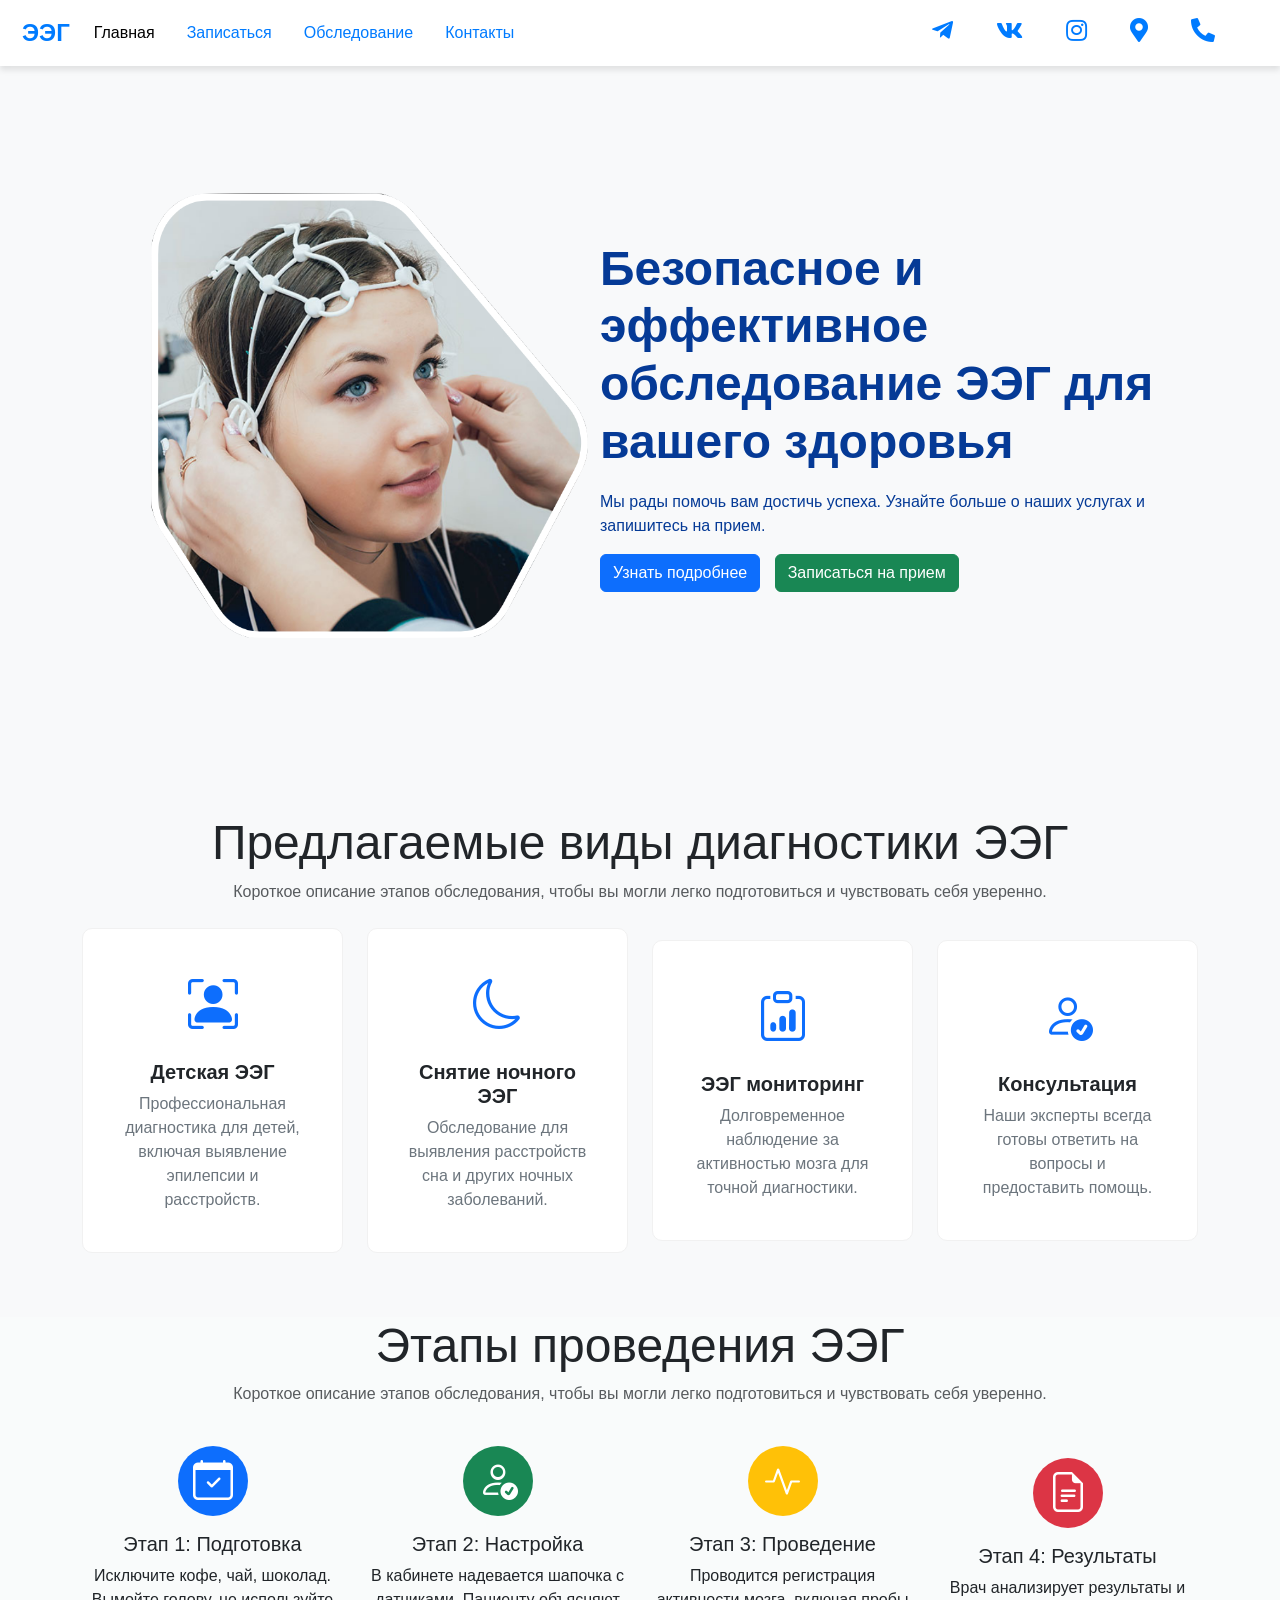
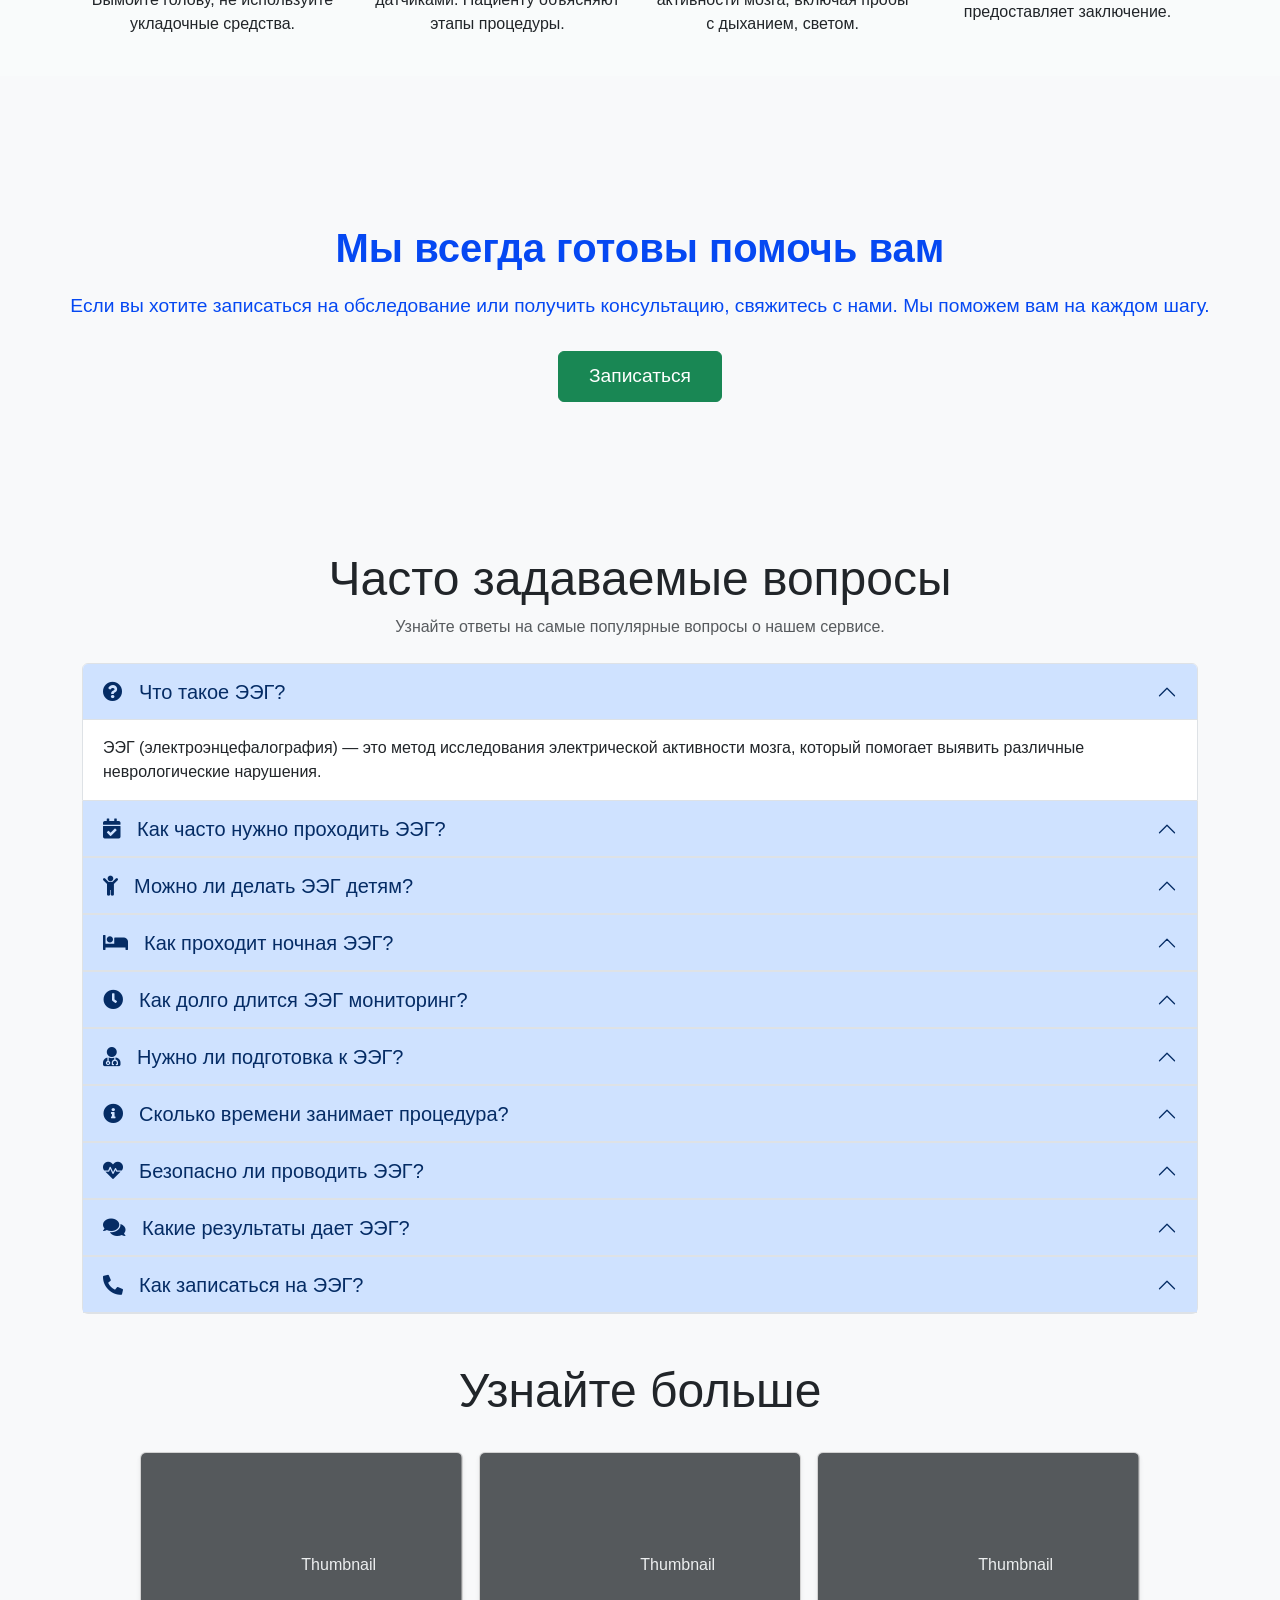
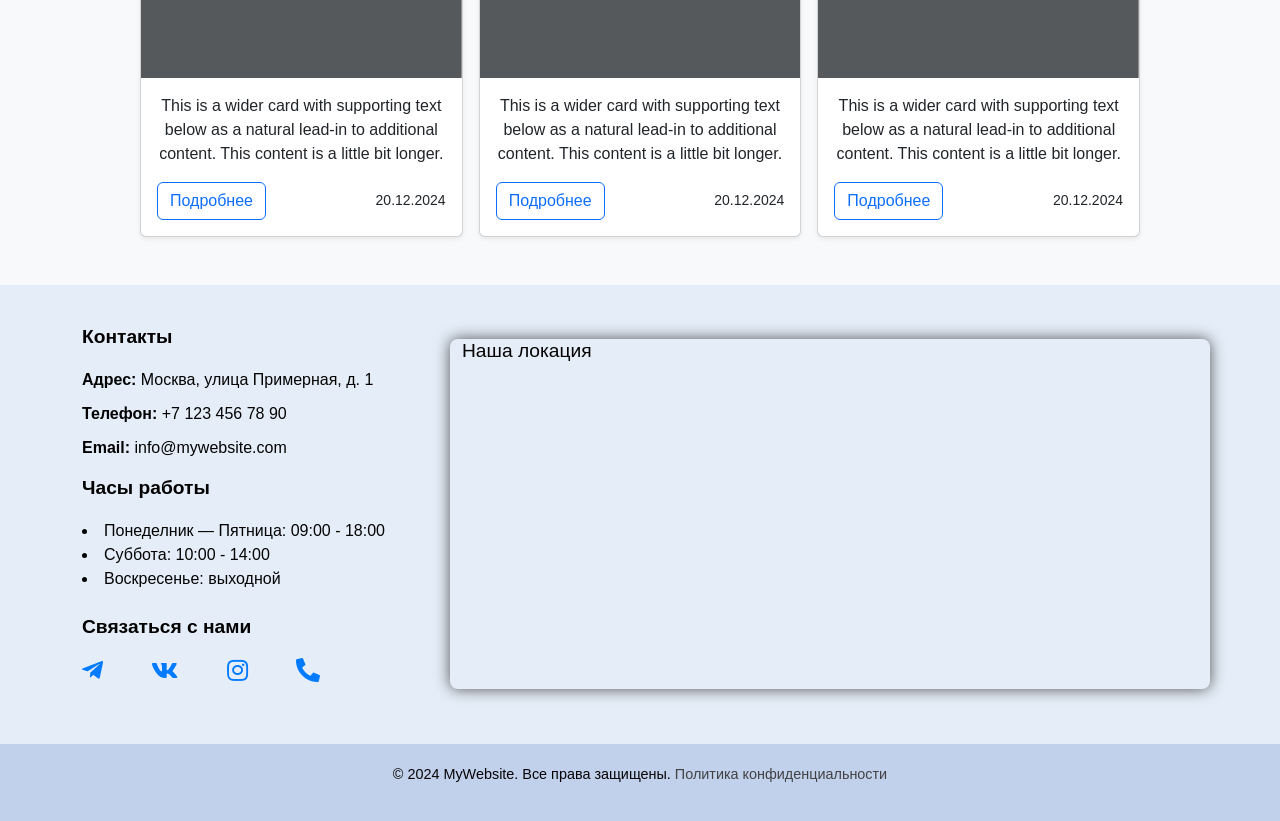
==== assets/main.html @ 16f8df61 "Add files via upload" ====
<!DOCTYPE html>
<html lang="en">
<head>
    <meta charset="UTF-8">
    <meta name="viewport" content="width=device-width, initial-scale=1.0">
    <title>Modern Navbar with Social Icons</title>
    <!-- Bootstrap CSS -->
    <link href="https://cdn.jsdelivr.net/npm/bootstrap@5.3.0/dist/css/bootstrap.min.css" rel="stylesheet">
    <link href="https://cdn.jsdelivr.net/npm/bootstrap-icons@1.5.0/font/bootstrap-icons.css" rel="stylesheet" />
    <!-- Font Awesome for Icons -->
    <link href="https://cdnjs.cloudflare.com/ajax/libs/font-awesome/5.15.4/css/all.min.css" rel="stylesheet">
    <link rel="stylesheet" href="src/css/style.css">
</head>
<body>
    <nav class="navbar navbar-expand-lg">
        <div class="container-fluid">
            <a class="navbar-brand" href="#">ЭЭГ</a>
            <button class="navbar-toggler" type="button" data-bs-toggle="collapse" data-bs-target="#navbarNav" aria-controls="navbarNav" aria-expanded="false" aria-label="Toggle navigation">
                <span class="navbar-toggler-icon"></span>
            </button>
            <div class="collapse navbar-collapse" id="navbarNav">
                <ul class="navbar-nav me-auto">
                    <li class="nav-item">
                        <a class="nav-link active" aria-current="page" href="#">Главная</a>
                    </li>
                    <li class="nav-item">
                        <a class="nav-link" href="#Zapis">Записаться</a>
                    </li>
                    <li class="nav-item">
                        <a class="nav-link" href="#diagnostic">Обследование</a>
                    </li>
                    <li class="nav-item">
                        <a class="nav-link" href="#footer">Контакты</a>
                    </li>
                </ul>
                <div class="d-flex social-icons">
                    <a href="https://telegram.org" target="_blank">
                        <i class="fab fa-telegram-plane"></i>
                    </a>
                    <a href="https://vk.com" target="_blank">
                        <i class="fab fa-vk"></i>
                    </a>
                    <a href="https://instagram.com" target="_blank">
                        <i class="fab fa-instagram"></i>
                    </a>
                    <a href="#footer" target="_blank">
                        <i class="fas fa-map-marker-alt"></i>
                    </a>
                    <a href="tel:+1234567890" class="phone-icon" style="font-size: color: #007bff;">
                        <i class="fas fa-phone-alt"></i>
                    </a>
                    
                </div>
            </div>
        </div>
    </nav>

    <div class="greet">
        <div class="image-overlay"></div>
        <div class="left-side">
            <img src="./src/img/Yellow and Black Modern Business Webinar with Rounded Frame Facebook Post.png" alt="Приветственное изображение" class="circle-img">
            
        </div>
        <div class="right-side">
            <h1>Безопасное и эффективное обследование ЭЭГ для вашего здоровья</h1>
            <p>Мы рады помочь вам достичь успеха. Узнайте больше о наших услугах и запишитесь на прием.</p>
            <a href="#diagnostic" class="btn btn-primary">Узнать подробнее</a>
            <a href="#" class="btn btn-success" data-bs-toggle="modal" data-bs-target="#eegFormModal">Записаться на прием</a>
        </div>
    </div>

    <section class="container my-5" id="diagnostic">
        <div class="col-12 text-center mb-4">
            <h1 class="display-5">Предлагаемые виды диагностики ЭЭГ</h1>
            <p class="text-muted">Короткое описание этапов обследования, чтобы вы могли легко подготовиться и чувствовать себя уверенно.</p>
        </div>
        <div class="row">
            <!-- Карточки с обследованиями -->
            <div class="col-md-3 mb-3">
                <div class="card text-center service-card">
                    <div class="card-body">
                        <i class="bi bi-person-bounding-box text-primary" style="font-size: 50px;"></i>
                        <h5 class="card-title mt-3">Детская ЭЭГ</h5>
                        <p class="card-text">Профессиональная диагностика для детей, включая выявление эпилепсии и расстройств.</p>
                    </div>
                </div>
            </div>
    
            <div class="col-md-3 mb-3">
                <div class="card text-center service-card">
                    <div class="card-body">
                        <i class="bi bi-moon text-primary" style="font-size: 50px;"></i>
                        <h5 class="card-title mt-3">Снятие ночного ЭЭГ</h5>
                        <p class="card-text">Обследование для выявления расстройств сна и других ночных заболеваний.</p>
                    </div>
                </div>
            </div>
            <div class="col-md-3 mb-3">
                <div class="card text-center service-card">
                    <div class="card-body">
                        <i class="bi bi-clipboard-data text-primary" style="font-size: 50px;"></i>
                        <h5 class="card-title mt-3">ЭЭГ мониторинг</h5>
                        <p class="card-text">Долговременное наблюдение за активностью мозга для точной диагностики.</p>
                    </div>
                </div>
            </div>
            <div class="col-md-3 mb-3">
                <div class="card text-center service-card">
                    <div class="card-body">
                        <i class="bi bi-person-check text-primary" style="font-size: 50px;"></i>
                        <h5 class="card-title mt-3">Консультация</h5>
                        <p class="card-text">Наши эксперты всегда готовы ответить на вопросы и предоставить помощь.</p>
                    </div>
                </div>
            </div>
        </div>
    </section>
    
   
    




    <div class="stages">
    <section class="container my-5">
        <div class="row">
          <div class="col-12 text-center mb-4">
            <h1 class="display-5">Этапы проведения ЭЭГ</h1>
            <p class="text-muted">Короткое описание этапов обследования, чтобы вы могли легко подготовиться и чувствовать себя уверенно.</p>
          </div>
        </div>
        <div class="row text-center">
          <!-- Этап 1 -->
          <div class="col-lg-3 col-sm-6 mb-4">
            <div class="feature-icon bg-primary text-white rounded-circle mx-auto d-flex align-items-center justify-content-center" style="width: 70px; height: 70px;">
              <i class="bi bi-calendar-check fs-1"></i>
            </div>
            <h5 class="mt-3">Этап 1: Подготовка</h5>
            <p>Исключите кофе, чай, шоколад. Вымойте голову, не используйте укладочные средства.</p>
          </div>
          <!-- Этап 2 -->
          <div class="col-lg-3 col-sm-6 mb-4">
            <div class="feature-icon bg-success text-white rounded-circle mx-auto d-flex align-items-center justify-content-center" style="width: 70px; height: 70px;">
              <i class="bi bi-person-check fs-1"></i>
            </div>
            <h5 class="mt-3">Этап 2: Настройка</h5>
            <p>В кабинете надевается шапочка с датчиками. Пациенту объясняют этапы процедуры.</p>
          </div>
          <!-- Этап 3 -->
          <div class="col-lg-3 col-sm-6 mb-4">
            <div class="feature-icon bg-warning text-white rounded-circle mx-auto d-flex align-items-center justify-content-center" style="width: 70px; height: 70px;">
              <svg xmlns="http://www.w3.org/2000/svg" width="35" height="35" fill="currentColor" class="bi bi-activity" viewBox="0 0 16 16">
                <path fill-rule="evenodd" d="M6 2a.5.5 0 0 1 .47.33L10 12.036l1.53-4.208A.5.5 0 0 1 12 7.5h3.5a.5.5 0 0 1 0 1h-3.15l-1.88 5.17a.5.5 0 0 1-.94 0L6 3.964 4.47 8.171A.5.5 0 0 1 4 8.5H.5a.5.5 0 0 1 0-1h3.15l1.88-5.17A.5.5 0 0 1 6 2"/>
              </svg>
            </div>
            <h5 class="mt-3">Этап 3: Проведение</h5>
            <p>Проводится регистрация активности мозга, включая пробы с дыханием, светом.</p>
          </div>
          <!-- Этап 4 -->
          <div class="col-lg-3 col-sm-6 mb-4">
            <div class="feature-icon bg-danger text-white rounded-circle mx-auto d-flex align-items-center justify-content-center" style="width: 70px; height: 70px;">
              <i class="bi bi-file-earmark-text fs-1"></i>
            </div>
            <h5 class="mt-3">Этап 4: Результаты</h5>
            <p>Врач анализирует результаты и предоставляет заключение.</p>
          </div>
        </div>
      
      </section>
    </div>
    
    
        

    <section class="hero-section" id="Zapis">
        <h1>Мы всегда готовы помочь вам</h1>
        <p>Если вы хотите записаться на обследование или получить консультацию, свяжитесь с нами. Мы поможем вам на каждом шагу.</p>
        <button type="button" class="btn btn-success btn-book" data-bs-toggle="modal" data-bs-target="#eegFormModal">
          Записаться
        </button>
      </section>
    
      <!-- Модальное окно (форма ЭЭГ) -->
      <div class="modal fade" id="eegFormModal" tabindex="-1" aria-labelledby="eegFormModalLabel" aria-hidden="true">
        <div class="modal-dialog">
          <div class="modal-content">
            <div class="modal-header">
              <h5 class="modal-title" id="eegFormModalLabel">Форма для обследования на ЭЭГ</h5>
              <button type="button" class="btn-close" data-bs-dismiss="modal" aria-label="Close"></button>
            </div>
            <div class="modal-body">
              <!-- Форма -->
              <form>
                <!-- Имя -->
                <div class="mb-3">
                  <label for="name" class="form-label">Имя</label>
                  <input type="text" class="form-control" id="name" placeholder="Введите ваше имя" required>
                </div>
    
                <!-- Номер телефона -->
                <div class="mb-3 phone-container">
                  <label for="phone" class="form-label">Номер телефона</label>
                  <span class="phone-prefix">+7</span>
                  <input 
                    type="tel" 
                    class="form-control" 
                    id="phone" 
                    maxlength="10" 
                    placeholder="Введите 10 цифр без кода страны" 
                    required 
                    oninput="this.value = this.value.replace(/[^0-9]/g, '')">
                  <small class="form-text text-muted">Введите номер телефона без кода страны (только 10 цифр).</small>
                </div>
    
                <!-- Email -->
                <div class="mb-3">
                  <label for="email" class="form-label">Email</label>
                  <input type="email" class="form-control" id="email" placeholder="Введите ваш email" required>
                </div>
    
                <!-- Тип обследования -->
                <div class="mb-3">
                  <label for="type" class="form-label">Тип обследования</label>
                  <select class="form-select" id="type" required>
                    <option value="" disabled selected>Выберите тип обследования</option>
                    <option value="child-eeg">Детский ЭЭГ</option>
                    <option value="night-eeg">Ночной ЭЭГ</option>
                    <option value="eeg-monitoring">ЭЭГ мониторинг</option>
                    <option value="doctor-consultation">Консультация у врача</option>
                  </select>
                </div>
    
                <!-- Предпочитаемая дата -->
                <div class="mb-3">
                  <label for="date" class="form-label">Предпочитаемая дата</label>
                  <input type="date" class="form-control" id="date" required>
                </div>
    
                <!-- Дополнительные заметки -->
                <div class="mb-3">
                  <label for="notes" class="form-label">Дополнительные заметки</label>
                  <textarea class="form-control" id="notes" rows="3" placeholder="Введите заметки"></textarea>
                </div>
    
                <!-- Кнопка отправки -->
                <button type="submit" class="btn btn-success">Отправить</button>
              </form>
            </div>
          </div>
        </div>
      </div>


    <div class = "inform">
        <section class="container my-5">
            <div class="col-12 text-center mb-4">
                <h1 class="display-5">Часто задаваемые вопросы</h1>
                <p class="text-muted">Узнайте ответы на самые популярные вопросы о нашем сервисе.</p>
            </div>
        
            <!-- Аккордеон FAQ -->
            <div class="accordion" id="faqAccordion">
        
                <!-- Вопрос 1 -->
                <div class="accordion-item">
                    <h2 class="accordion-header" id="headingOne">
                        <button class="accordion-button" type="button" data-bs-toggle="collapse" data-bs-target="#collapseOne" aria-expanded="true" aria-controls="collapseOne">
                            <i class="fas fa-question-circle me-3"></i> Что такое ЭЭГ?
                        </button>
                    </h2>
                    <div id="collapseOne" class="accordion-collapse collapse show" aria-labelledby="headingOne" data-bs-parent="#faqAccordion">
                        <div class="accordion-body">
                            ЭЭГ (электроэнцефалография) — это метод исследования электрической активности мозга, который помогает выявить различные неврологические нарушения.
                        </div>
                    </div>
                </div>
        
                <!-- Вопрос 2 -->
                <div class="accordion-item">
                    <h2 class="accordion-header" id="headingTwo">
                        <button class="accordion-button" type="button" data-bs-toggle="collapse" data-bs-target="#collapseTwo" aria-expanded="false" aria-controls="collapseTwo">
                            <i class="fas fa-calendar-check me-3"></i> Как часто нужно проходить ЭЭГ?
                        </button>
                    </h2>
                    <div id="collapseTwo" class="accordion-collapse collapse" aria-labelledby="headingTwo" data-bs-parent="#faqAccordion">
                        <div class="accordion-body">
                            Частота обследования зависит от рекомендаций врача, обычно ЭЭГ проводят 1-2 раза в год для контроля состояния здоровья.
                        </div>
                    </div>
                </div>
        
                <!-- Вопрос 3 -->
                <div class="accordion-item">
                    <h2 class="accordion-header" id="headingThree">
                        <button class="accordion-button" type="button" data-bs-toggle="collapse" data-bs-target="#collapseThree" aria-expanded="false" aria-controls="collapseThree">
                            <i class="fas fa-child me-3"></i> Можно ли делать ЭЭГ детям?
                        </button>
                    </h2>
                    <div id="collapseThree" class="accordion-collapse collapse" aria-labelledby="headingThree" data-bs-parent="#faqAccordion">
                        <div class="accordion-body">
                            Да, ЭЭГ абсолютно безопасно для детей и часто используется для диагностики эпилепсии и других неврологических заболеваний.
                        </div>
                    </div>
                </div>
        
                <!-- Вопрос 4 -->
                <div class="accordion-item">
                    <h2 class="accordion-header" id="headingFour">
                        <button class="accordion-button" type="button" data-bs-toggle="collapse" data-bs-target="#collapseFour" aria-expanded="false" aria-controls="collapseFour">
                            <i class="fas fa-bed me-3"></i> Как проходит ночная ЭЭГ?
                        </button>
                    </h2>
                    <div id="collapseFour" class="accordion-collapse collapse" aria-labelledby="headingFour" data-bs-parent="#faqAccordion">
                        <div class="accordion-body">
                            Ночная ЭЭГ проводится во время сна, с фиксацией электродов на голове для мониторинга активности мозга ночью.
                        </div>
                    </div>
                </div>
        
                <!-- Вопрос 5 -->
                <div class="accordion-item">
                    <h2 class="accordion-header" id="headingFive">
                        <button class="accordion-button" type="button" data-bs-toggle="collapse" data-bs-target="#collapseFive" aria-expanded="false" aria-controls="collapseFive">
                            <i class="fas fa-clock me-3"></i> Как долго длится ЭЭГ мониторинг?
                        </button>
                    </h2>
                    <div id="collapseFive" class="accordion-collapse collapse" aria-labelledby="headingFive" data-bs-parent="#faqAccordion">
                        <div class="accordion-body">
                            ЭЭГ мониторинг может длиться от нескольких часов до нескольких дней, в зависимости от цели исследования.
                        </div>
                    </div>
                </div>
        
                <!-- Вопрос 6 -->
                <div class="accordion-item">
                    <h2 class="accordion-header" id="headingSix">
                        <button class="accordion-button" type="button" data-bs-toggle="collapse" data-bs-target="#collapseSix" aria-expanded="false" aria-controls="collapseSix">
                            <i class="fas fa-user-md me-3"></i> Нужно ли подготовка к ЭЭГ?
                        </button>
                    </h2>
                    <div id="collapseSix" class="accordion-collapse collapse" aria-labelledby="headingSix" data-bs-parent="#faqAccordion">
                        <div class="accordion-body">
                            Обычно подготовка не требуется, но перед обследованием следует избегать употребления кофе и алкоголя.
                        </div>
                    </div>
                </div>
        
                <!-- Вопрос 7 -->
                <div class="accordion-item">
                    <h2 class="accordion-header" id="headingSeven">
                        <button class="accordion-button" type="button" data-bs-toggle="collapse" data-bs-target="#collapseSeven" aria-expanded="false" aria-controls="collapseSeven">
                            <i class="fas fa-info-circle me-3"></i> Сколько времени занимает процедура?
                        </button>
                    </h2>
                    <div id="collapseSeven" class="accordion-collapse collapse" aria-labelledby="headingSeven" data-bs-parent="#faqAccordion">
                        <div class="accordion-body">
                            Процедура ЭЭГ обычно занимает от 20 минут до 1 часа в зависимости от типа обследования.
                        </div>
                    </div>
                </div>
        
                <!-- Вопрос 8 -->
                <div class="accordion-item">
                    <h2 class="accordion-header" id="headingEight">
                        <button class="accordion-button" type="button" data-bs-toggle="collapse" data-bs-target="#collapseEight" aria-expanded="false" aria-controls="collapseEight">
                            <i class="fas fa-heartbeat me-3"></i> Безопасно ли проводить ЭЭГ?
                        </button>
                    </h2>
                    <div id="collapseEight" class="accordion-collapse collapse" aria-labelledby="headingEight" data-bs-parent="#faqAccordion">
                        <div class="accordion-body">
                            ЭЭГ — это безопасная процедура, не вызывающая болезненных ощущений или побочных эффектов.
                        </div>
                    </div>
                </div>
        
                <!-- Вопрос 9 -->
                <div class="accordion-item">
                    <h2 class="accordion-header" id="headingNine">
                        <button class="accordion-button" type="button" data-bs-toggle="collapse" data-bs-target="#collapseNine" aria-expanded="false" aria-controls="collapseNine">
                            <i class="fas fa-comments me-3"></i> Какие результаты дает ЭЭГ?
                        </button>
                    </h2>
                    <div id="collapseNine" class="accordion-collapse collapse" aria-labelledby="headingNine" data-bs-parent="#faqAccordion">
                        <div class="accordion-body">
                            Результаты ЭЭГ помогают выявить эпилепсию, расстройства сна, опухоли и другие неврологические заболевания.
                        </div>
                    </div>
                </div>
        
                <!-- Вопрос 10 -->
                <div class="accordion-item">
                    <h2 class="accordion-header" id="headingTen">
                        <button class="accordion-button" type="button" data-bs-toggle="collapse" data-bs-target="#collapseTen" aria-expanded="false" aria-controls="collapseTen">
                            <i class="fas fa-phone-alt me-3"></i> Как записаться на ЭЭГ?
                        </button>
                    </h2>
                    <div id="collapseTen" class="accordion-collapse collapse" aria-labelledby="headingTen" data-bs-parent="#faqAccordion">
                        <div class="accordion-body">
                            Записаться на ЭЭГ можно через наш сайт или по телефону, указав удобное время.
                        </div>
                    </div>
                </div>
        
            </div>
        </section>
        
        
</div>
<section class="container my-5" style="text-align: center;">
<h1 class="display-5">Узнайте больше</h1>   
<br>
<div class="row row-cols-1 row-cols-sm-3 row-cols-md-3 g-3 " id="cards">
    
    <div class="col">
      <div class="card shadow-sm">
        <svg class="bd-placeholder-img card-img-top" width="100%" height="225" xmlns="http://www.w3.org/2000/svg" role="img" aria-label="Placeholder: Thumbnail" preserveAspectRatio="xMidYMid slice" focusable="false"><title>Placeholder</title><rect width="100%" height="100%" fill="#55595c"></rect><text x="50%" y="50%" fill="#eceeef" dy=".3em">Thumbnail</text></svg>
        <div class="card-body">
          <p class="card-text">This is a wider card with supporting text below as a natural lead-in to additional content. This content is a little bit longer.</p>
          <div class="d-flex justify-content-between align-items-center">
            <div class="btn-group">
              <button type="button" class="btn btn-md btn-outline-primary">Подробнее</button>
            </div>
            <small class="text-body-primary">20.12.2024</small>
          </div>
        </div>
      </div>
    </div>
    <div class="col">
        <div class="card shadow-sm">
          <svg class="bd-placeholder-img card-img-top" width="100%" height="225" xmlns="http://www.w3.org/2000/svg" role="img" aria-label="Placeholder: Thumbnail" preserveAspectRatio="xMidYMid slice" focusable="false"><title>Placeholder</title><rect width="100%" height="100%" fill="#55595c"></rect><text x="50%" y="50%" fill="#eceeef" dy=".3em">Thumbnail</text></svg>
          <div class="card-body">
            <p class="card-text">This is a wider card with supporting text below as a natural lead-in to additional content. This content is a little bit longer.</p>
            <div class="d-flex justify-content-between align-items-center">
              <div class="btn-group">
                <button type="button" class="btn btn-md btn-outline-primary">Подробнее</button>
              </div>
              <small class="text-body-primary">20.12.2024</small>
            </div>
          </div>
        </div>
      </div>
      <div class="col">
        <div class="card shadow-sm">
          <svg class="bd-placeholder-img card-img-top" width="100%" height="225" xmlns="http://www.w3.org/2000/svg" role="img" aria-label="Placeholder: Thumbnail" preserveAspectRatio="xMidYMid slice" focusable="false"><title>Placeholder</title><rect width="100%" height="100%" fill="#55595c"></rect><text x="50%" y="50%" fill="#eceeef" dy=".3em">Thumbnail</text></svg>
          <div class="card-body">
            <p class="card-text">This is a wider card with supporting text below as a natural lead-in to additional content. This content is a little bit longer.</p>
            <div class="d-flex justify-content-between align-items-center">
              <div class="btn-group">
                <button type="button" class="btn btn-md btn-outline-primary">Подробнее</button>
              </div>
              <small class="text-body-primary">20.12.2024</small>
            </div>
          </div>
        </div>
      </div>
  </div> 
</section>

  

    <!-- Футер -->
    <footer id="footer">
        <div class="container">
            <div class="row">
                <!-- Контактная информация -->
                <div class="col-md-4 footer-info">
                    <h5><strong>Контакты</strong></h5>
                    <ul>
                        <li><strong>Адрес:</strong> Москва, улица Примерная, д. 1</li>
                        <li><strong>Телефон:</strong> +7 123 456 78 90</li>
                        <li><strong>Email:</strong> info@mywebsite.com</li>
                    </ul>
                    <h5><strong>Часы работы</strong></h5>
                    <li>Понеделник — Пятница: 09:00 - 18:00</li>
                    <li>Суббота: 10:00 - 14:00</li>
                    <li>Воскресенье: выходной</li>
                </ul>
                <ul>
                    <br>
                    <div class="social-icons">
                        <h5><strong>Связаться с нами</strong></h5>
                        <a href="https://t.me/yourprofile" target="_blank">
                            <i class="fab fa-telegram-plane"></i>
                        </a>
                        <a href="https://vk.com/yourprofile" target="_blank">
                            <i class="fab fa-vk"></i>
                        </a>
                        <a href="https://instagram.com/yourprofile" target="_blank">
                            <i class="fab fa-instagram"></i>
                        </a>
                        <a href="tel:+1234567890" class="phone-icon" style="color: #007bff;">
                            <i class="fas fa-phone-alt"></i>
                        </a>
                    </div>
                </div>

                <!-- Карта Яндекс -->
                <div class="col-md-8 footer-map">
                    <h5>Наша локация</h5>
                    <iframe src="https://yandex.ru/map-widget/v1/?um=constructor%3A8d319d0d678e4ec4a9efb9c0b31e84b7c3b477d0dbff29ca6993c6c3bdb24d66&amp;source=constructor" 
                            frameborder="0" 
                            title="Карта" 
                            aria-label="Карта"></iframe>
                </div>
            </div>
        </div>
    </footer>

    <!-- Нижняя часть футера -->
    <div class="footer-bottom">
        <p>&copy; 2024 MyWebsite. Все права защищены. <a href="#">Политика конфиденциальности</a></p>
    </div>

    <!-- Подключение скриптов Bootstrap -->
    
    <script src="https://cdn.jsdelivr.net/npm/bootstrap@5.3.0-alpha3/dist/js/bootstrap.bundle.min.js"></script>

   
    <script src="https://cdn.jsdelivr.net/npm/@popperjs/core@2.11.6/dist/umd/popper.min.js"></script>

    <!-- Bootstrap JS and dependencies -->
  
</body>
</html>
---- assets/src/css/style.css ----
body {
            font-family: 'Arial', sans-serif;
            background-color: #f8f9fa;
            margin: 0px;
            padding: 0px;
        }
        .navbar {
            background-color: #ffffff;
            box-shadow: 0 4px 6px rgba(0, 0, 0, 0.1);
            padding: 10px;
        }
        .navbar-brand {
            color: #007bff;
            font-weight: bold;
            font-size: 1.5rem;
        }
        .navbar-brand:hover {
            color: #0056b3;
        }
        .nav-link {
            color: #007bff;
            margin-right: 1rem;
            font-size: 1rem;
            transition: color 0.3s;
        }
        .nav-link:hover {
            color: #0056b3;
        }
        .social-icons a {
            color: #007bff;
            font-size: 1.2rem;
            margin-right: 1.75rem;
            transition: color 0.3s, transform 0.3s;
        }
        .social-icons a:hover {
            color: #0056b3;
            transform: scale(1.2);
            
        }
        .greet {
            
            background: url('https://healthy-kids.ru/wp-content/uploads/2019/11/shutterstock_588742991.jpg') no-repeat center center ;
            background-size: cover;
            padding: 100px;
            margin: 0px;
            display: flex;
            justify-content: space-between;
            align-items: center;
            
        }
        .greet .left-side {
            flex-basis: 40%;
            position: relative;
            z-index: 1;
            
        }
        .greet .right-side {
            flex-basis: 55%;
            text-align: left;
            color: #053a96;
            font-family:Verdana, Geneva, Tahoma, sans-serif;
            
        }
        .greet .right-side h1 {
            font-size: 3rem;
            margin-bottom: 20px;
            font-weight: bold;
        }
        .greet .right-side .btn {
            margin-right: 10px;
        }
        .circle-img {
            width: 500px;
            height: 500px;
            object-fit: cover;
            left: 0px;
             
        }
        .inform{
            background-color: #f6f7f93b;
            
            
        }
        .stages{
            background-color: #fbfcfd3b;
           margin-top: 0px;
           padding: 0px;
        
   
        
        }

      

#cards{
    margin-left: 50px;
    margin-right: 50px;

}



        /* Медиазапросы для респонсивности */
        @media (max-width: 900px) {
            .greet {
                flex-direction: column;
                text-align: center;
                padding: 50px 0;
            }
            .greet .left-side {
                margin-bottom: 20px;
                flex-basis: 80%;
            }
            .greet .right-side {
                flex-basis: 80%;
                padding: 20px;
            }
            .greet .right-side h1 {
                font-size: 2rem;
                padding: 20px;
            }
            .circle-img {
                width: 400px;
                height: 400px;
                border-radius: 50%;
                object-fit: cover;
                padding: 20px;
            }
           
            
        }

        @media (max-width: 480px) {
            .greet .right-side h1 {
                font-size: 1.5rem;
            }
            .greet .right-side .btn {
                display: block;
                margin: 10px 0;
                width: 100%;
            }
        }
   

     

        




       
        @media (min-width: 992px) {
          h1 {
            font-size: 2.5rem;
          }
          .accordion-button {
            font-size: 1.25rem;
          }
        }
      
        @media (max-width: 991px) {
          h1 {
            font-size: 1.5rem;
          }
          .accordion-button {
            font-size: 1rem;
          }
        }


        /* Стили для футера */
        footer {
            background-color: #0a66de14;
            color: rgb(4, 3, 3);
            padding: 40px 0;
            margin-top: 20px;
        }

        footer h5 {
            font-size: 1.2rem;
            margin-bottom: 20px;
            color: #040202;
        }

        footer a {
            color: #050404;
            text-decoration: none;
            transition: color 0.3s ease;
        }

        footer a:hover {
            color: #14ba6a;
        }

        .social-icons i {
            font-size: 24px;
            margin-right: 15px;
            transition: transform 0.3s ease;
        }

        .social-icons i:hover {
            transform: scale(1.2);
            color: #052fed;
        }

        .footer-info ul {
            list-style: none;
            padding: 0;
        }

        .footer-info ul li {
            margin-bottom: 10px;
        }

        .footer-map {
            border-radius: 8px;
            overflow: hidden;
            box-shadow: 0 0 15px rgba(9, 5, 5, 0.664);
        }

        .footer-map iframe {
            width: 100%;
            height: 300px;
            border: none;
        }

        .footer-bottom {
            text-align: center;
            padding: 20px;
            background-color: #7a99d66e;
            color: #060404;
            font-size: 0.9rem;
        }

        .footer-bottom a {
            color: #424244;
            text-decoration: none;
        }

        .footer-bottom a:hover {
            color: #ff7b7b;
        }
   

            .service-card {
                transition: transform 0.3s ease, box-shadow 0.3s ease;
                border: 1px solid #f1f1f1;
                border-radius: 10px;
                padding: 20px;
            }
        
            .service-card:hover {
                transform: scale(1.05);
                box-shadow: 0 4px 15px rgba(0, 0, 0, 0.1);
            }
        
            .service-card i {
                transition: color 0.3s ease;
            }
        
            .service-card:hover i {
                color: #ff6600;
            }
        
            .service-card h5 {
                transition: color 0.3s ease;
            }
        
            .service-card:hover h5 {
                color: #ff6600;
            }
        
            .service-card p {
                color: #6c757d;
                transition: color 0.3s ease;
            }
        
            .service-card:hover p {
                color: #333;
            }
        
            /* Дополнительные стили для текста */
            .service-card .card-body {
                padding: 20px;
            }
        
            .service-card .card-title {
                font-weight: 600;
            }
         
         
                .step-card {
                    transition: transform 0.3s ease, box-shadow 0.3s ease;
                    border: 1px solid #f1f1f1;
                    border-radius: 10px;
                    padding: 20px;
                }
            
                .step-card:hover {
                    transform: scale(1.05);
                    box-shadow: 0 4px 15px rgba(0, 0, 0, 0.1);
                }
            
                .step-card i {
                    transition: color 0.3s ease;
                }
            
                .step-card:hover i {
                    color: #ff6600;
                }
            
                .step-card h5 {
                    transition: color 0.3s ease;
                }
            
                .step-card:hover h5 {
                    color: #ff6600;
                }
            
                .step-card p {
                    color: #6c757d;
                    transition: color 0.3s ease;
                }
            
                .step-card:hover p {
                    color: #333;
                }
            
                .step-card .card-body {
                    padding: 20px;
                }
            
                .step-card .card-title {
                    font-weight: 600;
                }
            
                /* Уменьшение расстояния между картами */
                .row {
                    display: flex;
                    justify-content: space-between;
                    align-items: center;
                }


                .hero-section {
                    background: url('https://media.istockphoto.com/id/1056397736/photo/young-hospital-patient-receives-a-balloon-from-his-doctor-with-joy.jpg?s=612x612&w=0&k=20&c=ODzbAmeaVfma3zu6cO9dPpAelaaGYnfYMI5eThAXTVs=') no-repeat center center/cover;
                    color: rgb(5, 72, 242);
                    text-align: center;
                    padding: 100px 20px;
                  }
                  .hero-section h1 {
                    font-size: 2.5rem;
                    font-weight: bold;
                    margin-bottom: 20px;
                  }
                  .hero-section p {
                    font-size: 1.2rem;
                    margin-bottom: 30px;
                  }
                  .btn-book {
                    font-size: 1.2rem;
                    padding: 10px 30px;
                  }
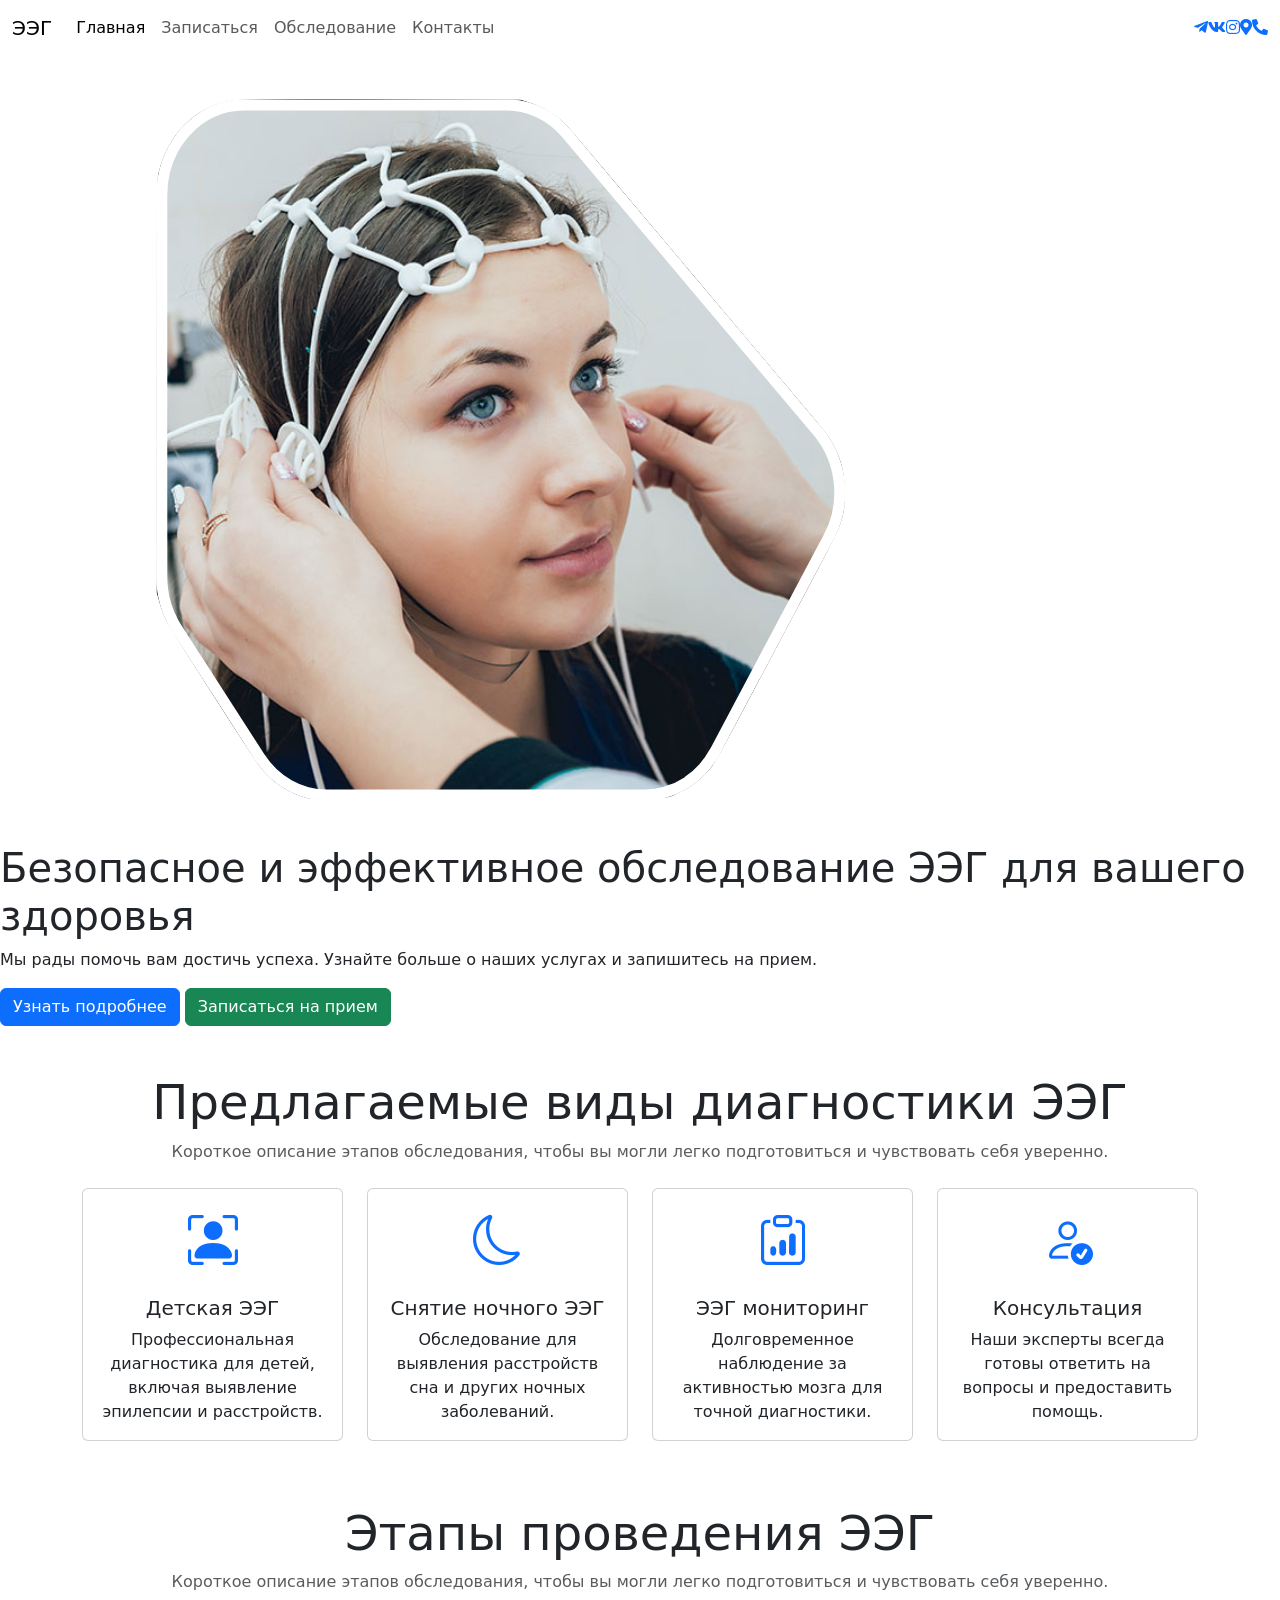
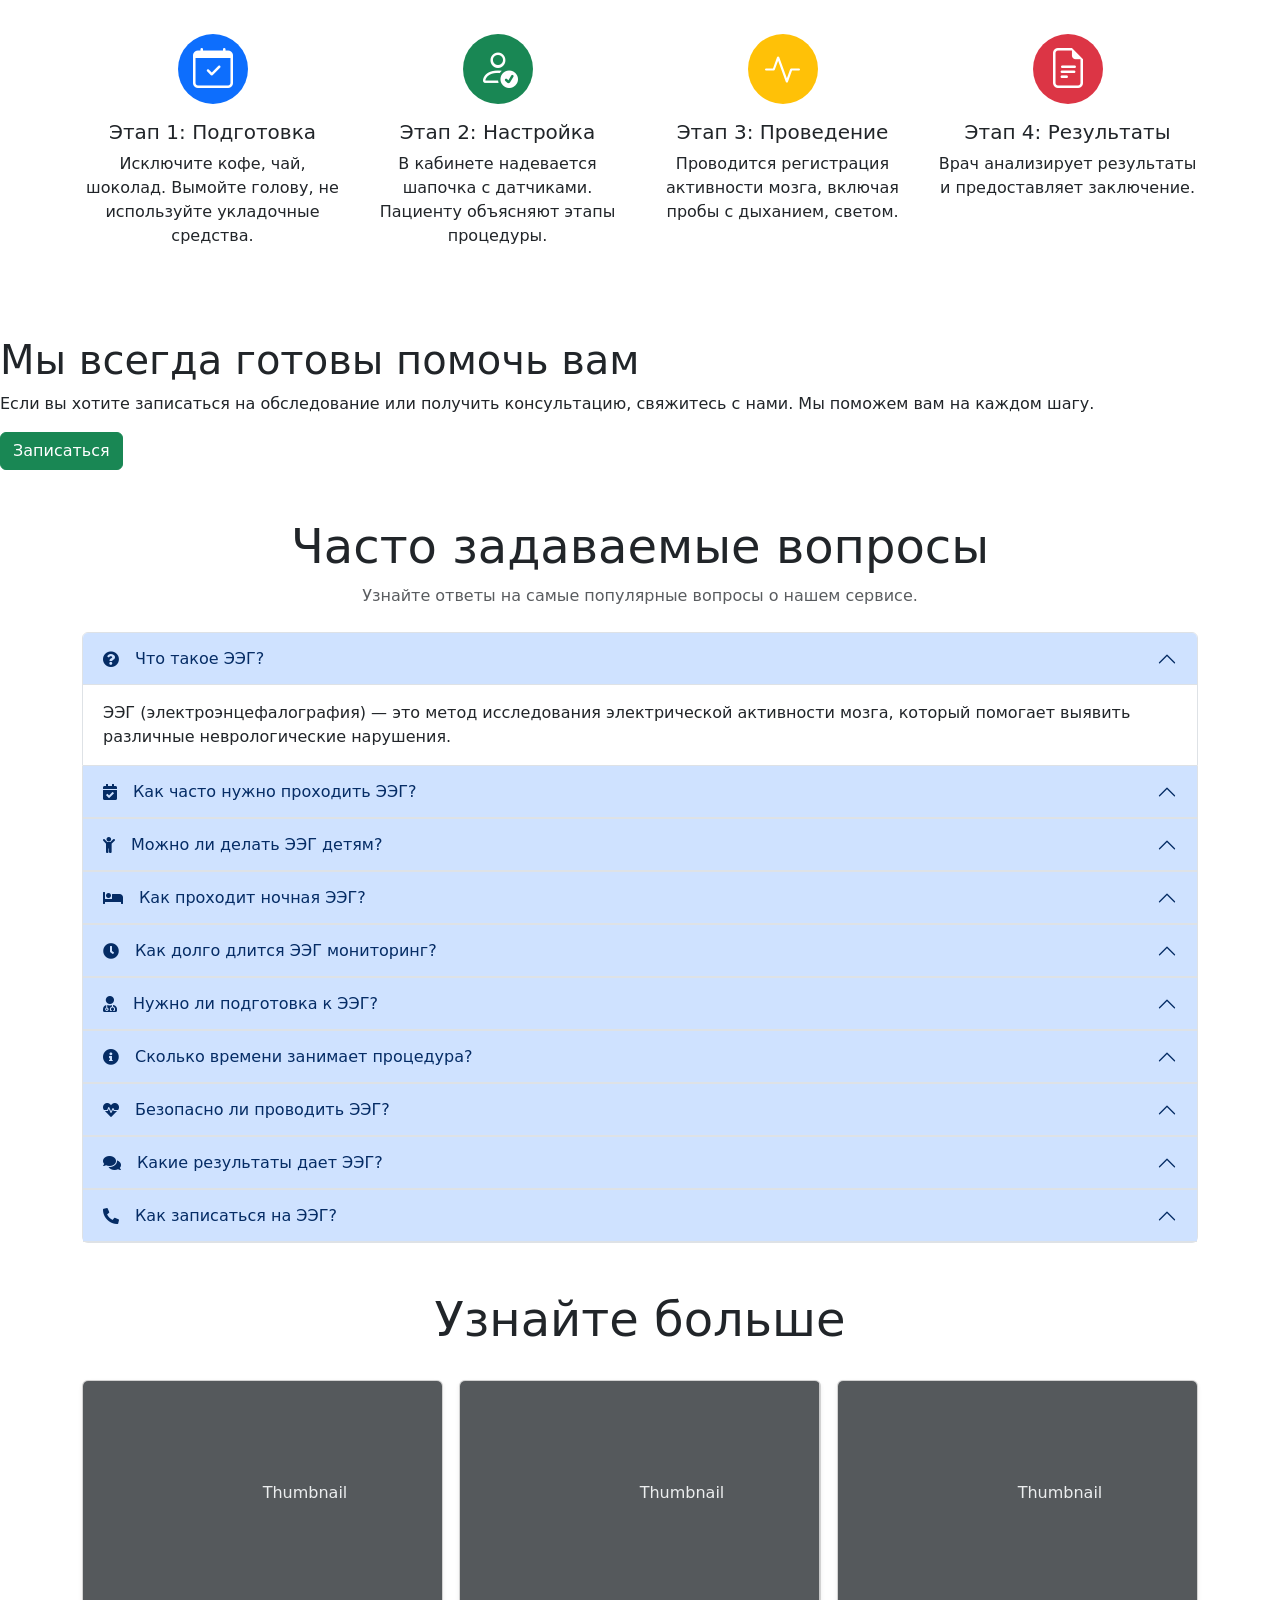
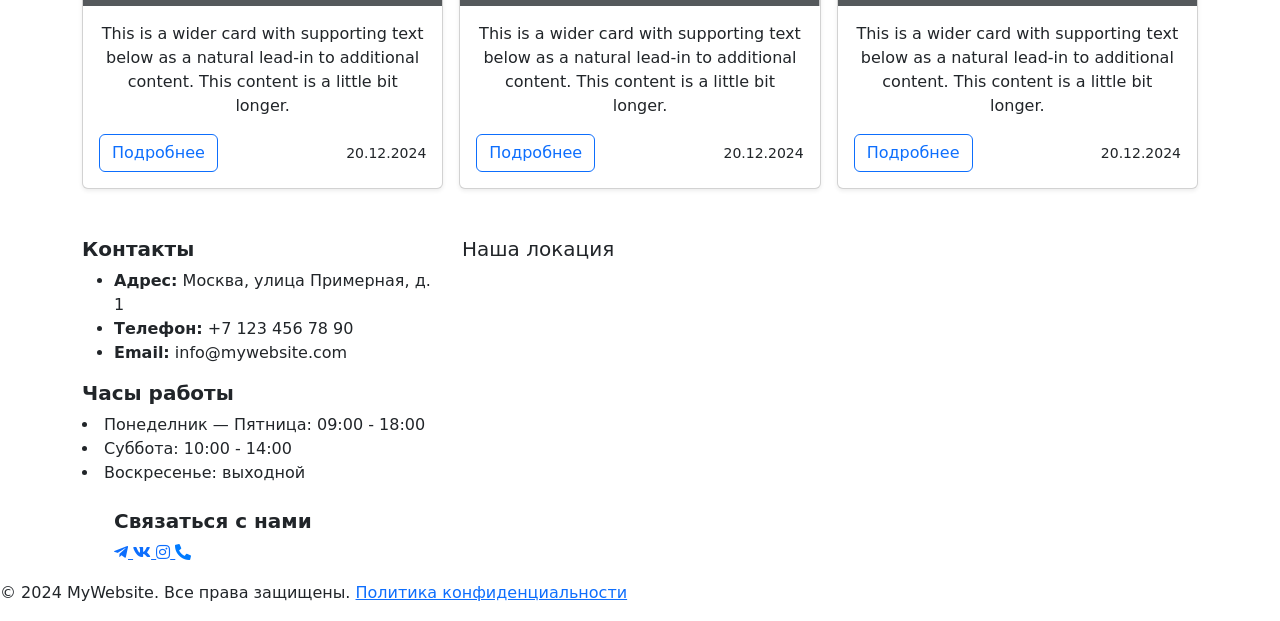
==== commit 4e5ca0bd: "Update main.html" ====
--- a/assets/main.html
+++ b/assets/main.html
@@ -9,7 +9,7 @@
     <link href="https://cdn.jsdelivr.net/npm/bootstrap-icons@1.5.0/font/bootstrap-icons.css" rel="stylesheet" />
     <!-- Font Awesome for Icons -->
     <link href="https://cdnjs.cloudflare.com/ajax/libs/font-awesome/5.15.4/css/all.min.css" rel="stylesheet">
-    <link rel="stylesheet" href="src/css/style.css">
+    <link rel="stylesheet" href="style.css">
 </head>
 <body>
     <nav class="navbar navbar-expand-lg">
